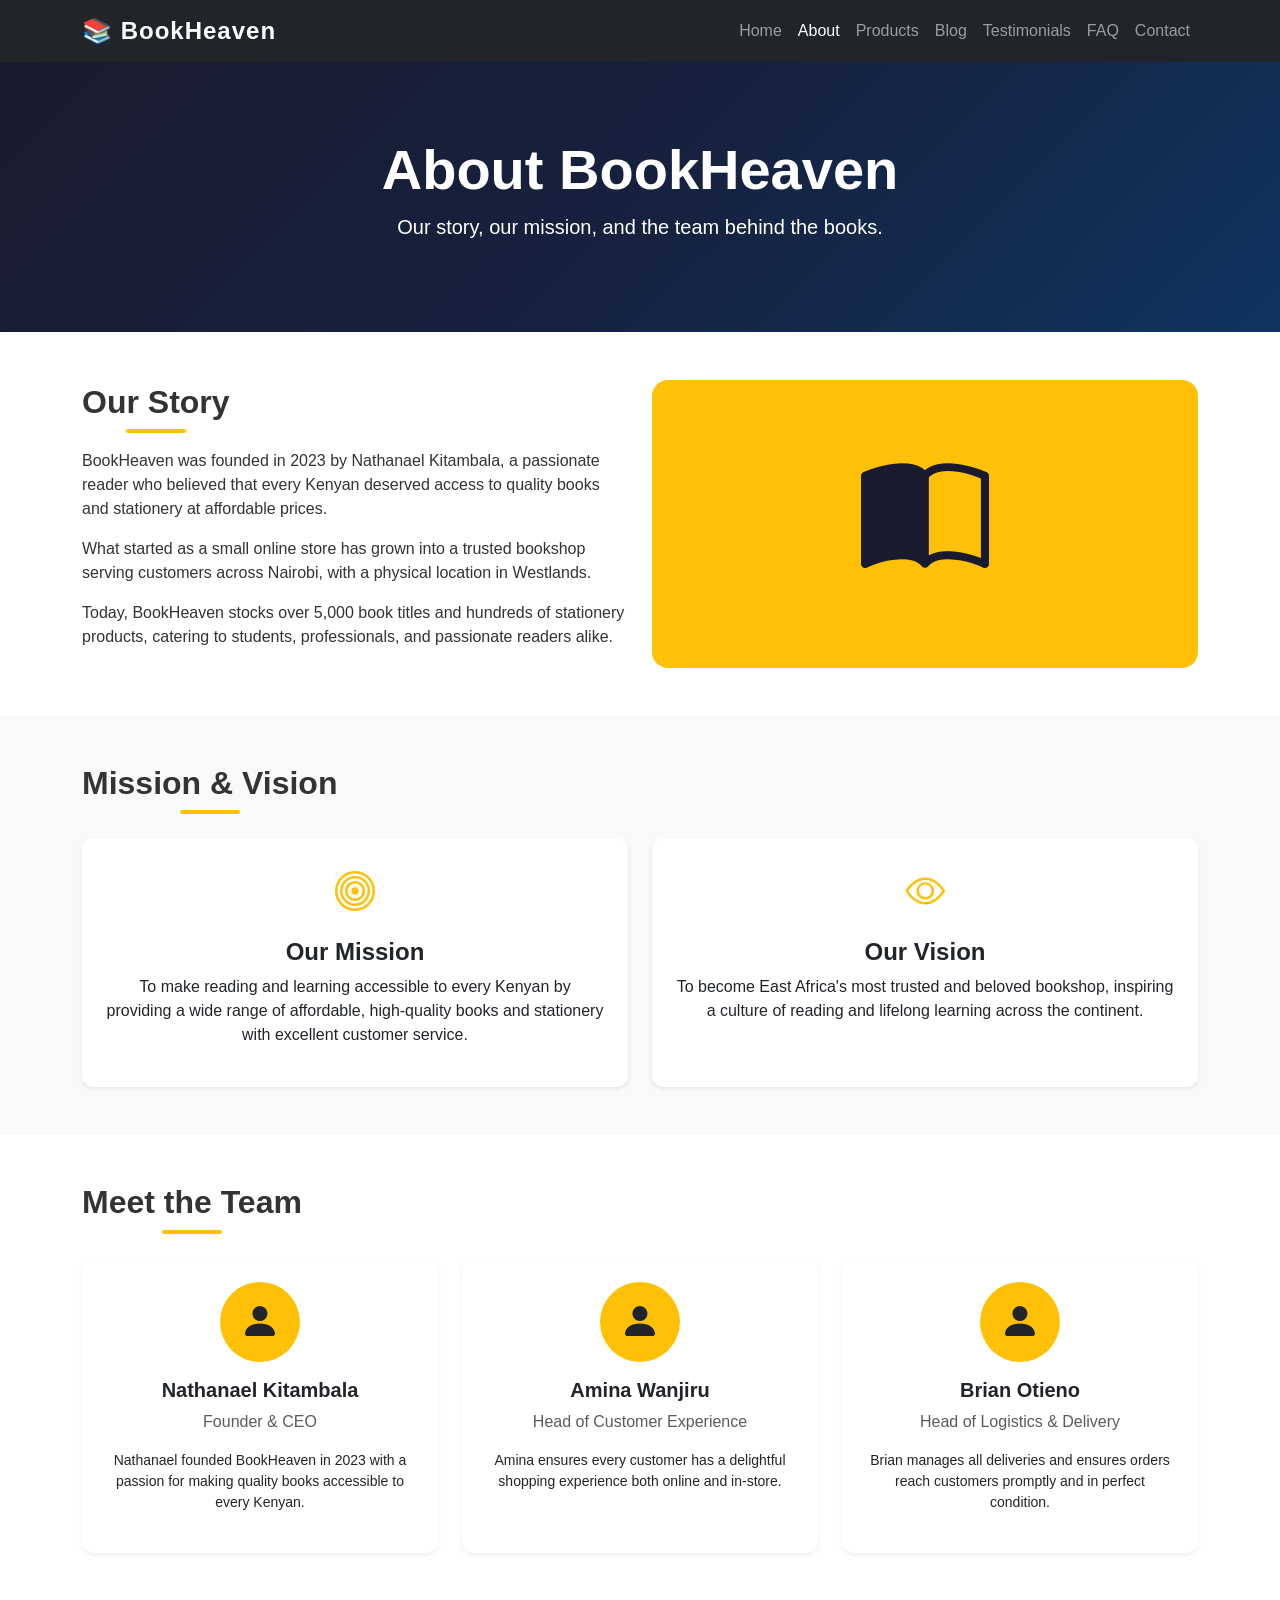
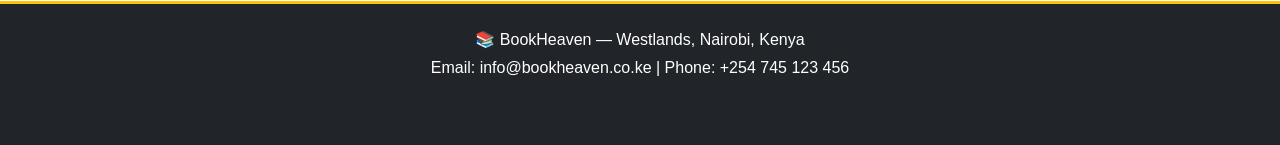
==== about.html @ 2c49fd47 "Add Products page with filterable producr grid" ====
<!DOCTYPE html>
<html lang="en">
<head>
    <meta charset="UTF-8">
    <meta name="viewport" content="width=device-width, initial-scale=1.0">
    <title>About Us</title>
    <link href="https://cdn.jsdelivr.net/npm/bootstrap@5.3.0/dist/css/bootstrap.min.css" rel="stylesheet" />
    <link href="https://cdn.jsdelivr.net/npm/bootstrap-icons@1.10.5/font/bootstrap-icons.css" rel="stylesheet" />
    <link rel="stylesheet" href="css/style.css" />
</head>
<body>
    
    <!-- NAVBAR -->
    <nav class="navbar navbar-expand-lg navbar-dark bg-dark sticky-top">
        <div class="container">
          <a class="navbar-brand fw-bold" href="index.html">📚 BookHeaven</a>
         <button class="navbar-toggler" title="Toggle navigation" type="button" data-bs-toggle="collapse" data-bs-target="#navMenu">
            <span class="navbar-toggler-icon"></span>
          </button>
          <div class="collapse navbar-collapse" id="navMenu">
            <ul class="navbar-nav ms-auto">
              <li class="nav-item"><a class="nav-link" href="index.html">Home</a></li>
              <li class="nav-item"><a class="nav-link active" href="about.html">About</a></li>
              <li class="nav-item"><a class="nav-link" href="products.html">Products</a></li>
              <li class="nav-item"><a class="nav-link" href="blog.html">Blog</a></li>
              <li class="nav-item"><a class="nav-link" href="testimonials.html">Testimonials</a></li>
              <li class="nav-item"><a class="nav-link" href="faq.html">FAQ</a></li>
              <li class="nav-item"><a class="nav-link" href="contact.html">Contact</a></li>
            </ul>
          </div>
        </div>
      </nav>
    <! --PAGE HEADER -->
    <section class="page-header text-white text-center py-5">
        <div class="container">
            <h1 class="display-4 fw-bold">About BookHeaven</h1>
            <p class="lead">Our story, our mission, and the team behind the books.</p>
        </div>
    </section>
    
    <!-- OUR STORY -->
  <section class="py-5">
    <div class="container">
      <div class="row align-items-center g-4">
        <div class="col-md-6">
          <h2 class="fw-bold mb-3">Our Story</h2>
          <p>BookHeaven was founded in 2023 by Nathanael Kitambala, a passionate reader who believed that every Kenyan deserved access to quality books and stationery at affordable prices.</p>
          <p>What started as a small online store has grown into a trusted bookshop serving customers across Nairobi, with a physical location in Westlands.</p>
          <p>Today, BookHeaven stocks over 5,000 book titles and hundreds of stationery products, catering to students, professionals, and passionate readers alike.</p>
        </div>
        <div class="col-md-6 text-center">
          <div class="bg-warning rounded-4 p-5">
            <i class="bi bi-book-half story-icon"></i>
          </div>
        </div>
      </div>
    </div>
  </section>
  
  <!-- MISSION & VISION -->
  <section class="py-5 bg-light">
    <div class="container">
      <h2 class="text-center fw-bold mb-4">Mission & Vision</h2>
      <div class="row g-4 text-center">
        <div class="col-md-6">
          <div class="card h-100 shadow-sm p-4">
            <i class="bi bi-bullseye fs-1 text-warning"></i>
            <h4 class="mt-3 fw-bold">Our Mission</h4>
            <p>To make reading and learning accessible to every Kenyan by providing a wide range of affordable, high-quality books and stationery with excellent customer service.</p>
          </div>
        </div>
        <div class="col-md-6">
          <div class="card h-100 shadow-sm p-4">
            <i class="bi bi-eye fs-1 text-warning"></i>
            <h4 class="mt-3 fw-bold">Our Vision</h4>
            <p>To become East Africa's most trusted and beloved bookshop, inspiring a culture of reading and lifelong learning across the continent.</p>
          </div>
        </div>
      </div>
    </div>
  </section>

  <!-- TEAM SECTION -->
  <section class="py-5">
    <div class="container">
      <h2 class="text-center fw-bold mb-4">Meet the Team</h2>
      <div class="row g-4 text-center">
        <div class="col-md-4">
          <div class="card h-100 shadow-sm p-4">
            <div class="bg-warning rounded-circle mx-auto mb-3 d-flex align-items-center justify-content-center team-avatar">
              <i class="bi bi-person-fill fs-1 text-dark"></i>
            </div>
            <h5 class="fw-bold">Nathanael Kitambala</h5>
            <p class="text-muted">Founder & CEO</p>
            <p class="small">Nathanael founded BookHeaven in 2023 with a passion for making quality books accessible to every Kenyan.</p>
          </div>
        </div>
        <div class="col-md-4">
          <div class="card h-100 shadow-sm p-4">
            <div class="bg-warning rounded-circle mx-auto mb-3 d-flex align-items-center justify-content-center team-avatar">
              <i class="bi bi-person-fill fs-1 text-dark"></i>
            </div>
            <h5 class="fw-bold">Amina Wanjiru</h5>
            <p class="text-muted">Head of Customer Experience</p>
            <p class="small">Amina ensures every customer has a delightful shopping experience both online and in-store.</p>
          </div>
        </div>
        <div class="col-md-4">
          <div class="card h-100 shadow-sm p-4">
            <div class="bg-warning rounded-circle mx-auto mb-3 d-flex align-items-center justify-content-center team-avatar">
              <i class="bi bi-person-fill fs-1 text-dark"></i>
            </div>
            <h5 class="fw-bold">Brian Otieno</h5>
            <p class="text-muted">Head of Logistics & Delivery</p>
            <p class="small">Brian manages all deliveries and ensures orders reach customers promptly and in perfect condition.</p>
          </div>
        </div>
      </div>
    </div>
  </section>

<!-- FOOTER -->
  <footer class="bg-dark text-white py-4">
    <div class="container text-center">
      <p class="mb-1">📚 BookHeaven — Westlands, Nairobi, Kenya</p>
      <p class="mb-1">Email: info@bookheaven.co.ke | Phone: +254 745 123 456</p>
      <p class="small text-muted">© 2026 BookHeaven. All rights reserved.</p>
    </div>
  </footer>

  <script src="https://cdn.jsdelivr.net/npm/bootstrap@5.3.0/dist/js/bootstrap.bundle.min.js"></script>
  <script src="js/main.js"></script>
</body>
</html>
---- css/style.css ----
/* ===== GLOBAL STYLES ===== */
* {
  margin: 0;
  padding: 0;
  box-sizing: border-box;
}

body {
  font-family: 'Segoe UI', Tahoma, Geneva, Verdana, sans-serif;
  color: #333;
}

/* ===== HERO SECTION ===== */
.hero-section {
  background: linear-gradient(135deg, #1a1a2e 0%, #16213e 50%, #0f3460 100%);
  min-height: 90vh;
  padding: 80px 0;
}

/* ===== NAVBAR ===== */
.navbar-brand {
  font-size: 1.5rem;
  letter-spacing: 1px;
}

.nav-link:hover {
  color: #ffc107 !important;
  transition: color 0.3s ease;
}

/* ===== CARDS ===== */
.card {
  border: none;
  border-radius: 12px;
  transition: transform 0.3s ease, box-shadow 0.3s ease;
}

.card:hover {
  transform: translateY(-5px);
  box-shadow: 0 8px 25px rgba(0, 0, 0, 0.15) !important;
}

/* ===== BUTTONS ===== */
.btn-warning {
  background-color: #ffc107;
  border: none;
  color: #1a1a2e;
  font-weight: 600;
}

.btn-warning:hover {
  background-color: #e0a800;
  color: #1a1a2e;
}

/* ===== FOOTER ===== */
footer {
  border-top: 3px solid #ffc107;
}

/* ===== SECTION TITLES ===== */
h2 {
  position: relative;
  display: inline-block;
}

section h2::after {
  content: '';
  display: block;
  width: 60px;
  height: 4px;
  background-color: #ffc107;
  margin: 8px auto 0;
  border-radius: 2px;
}

/* ===== RESPONSIVE ===== */
@media (max-width: 768px) {
  .hero-section {
    padding: 60px 0;
  }

  .card {
    margin-bottom: 30px;
  }
}

/* ===== ABOUT PAGE ===== */
.page-header {
  background: linear-gradient(135deg, #1a1a2e 0%, #16213e 50%, #0f3460 100%);
  min-height: 30vh;
  display: flex;
  align-items: center;
}

.story-icon {
  font-size: 8rem;
  color: #1a1a2e;
}
/* ===== TEAM SECTION ===== */
.team-avatar {
  width: 80px;
  height: 80px;
}
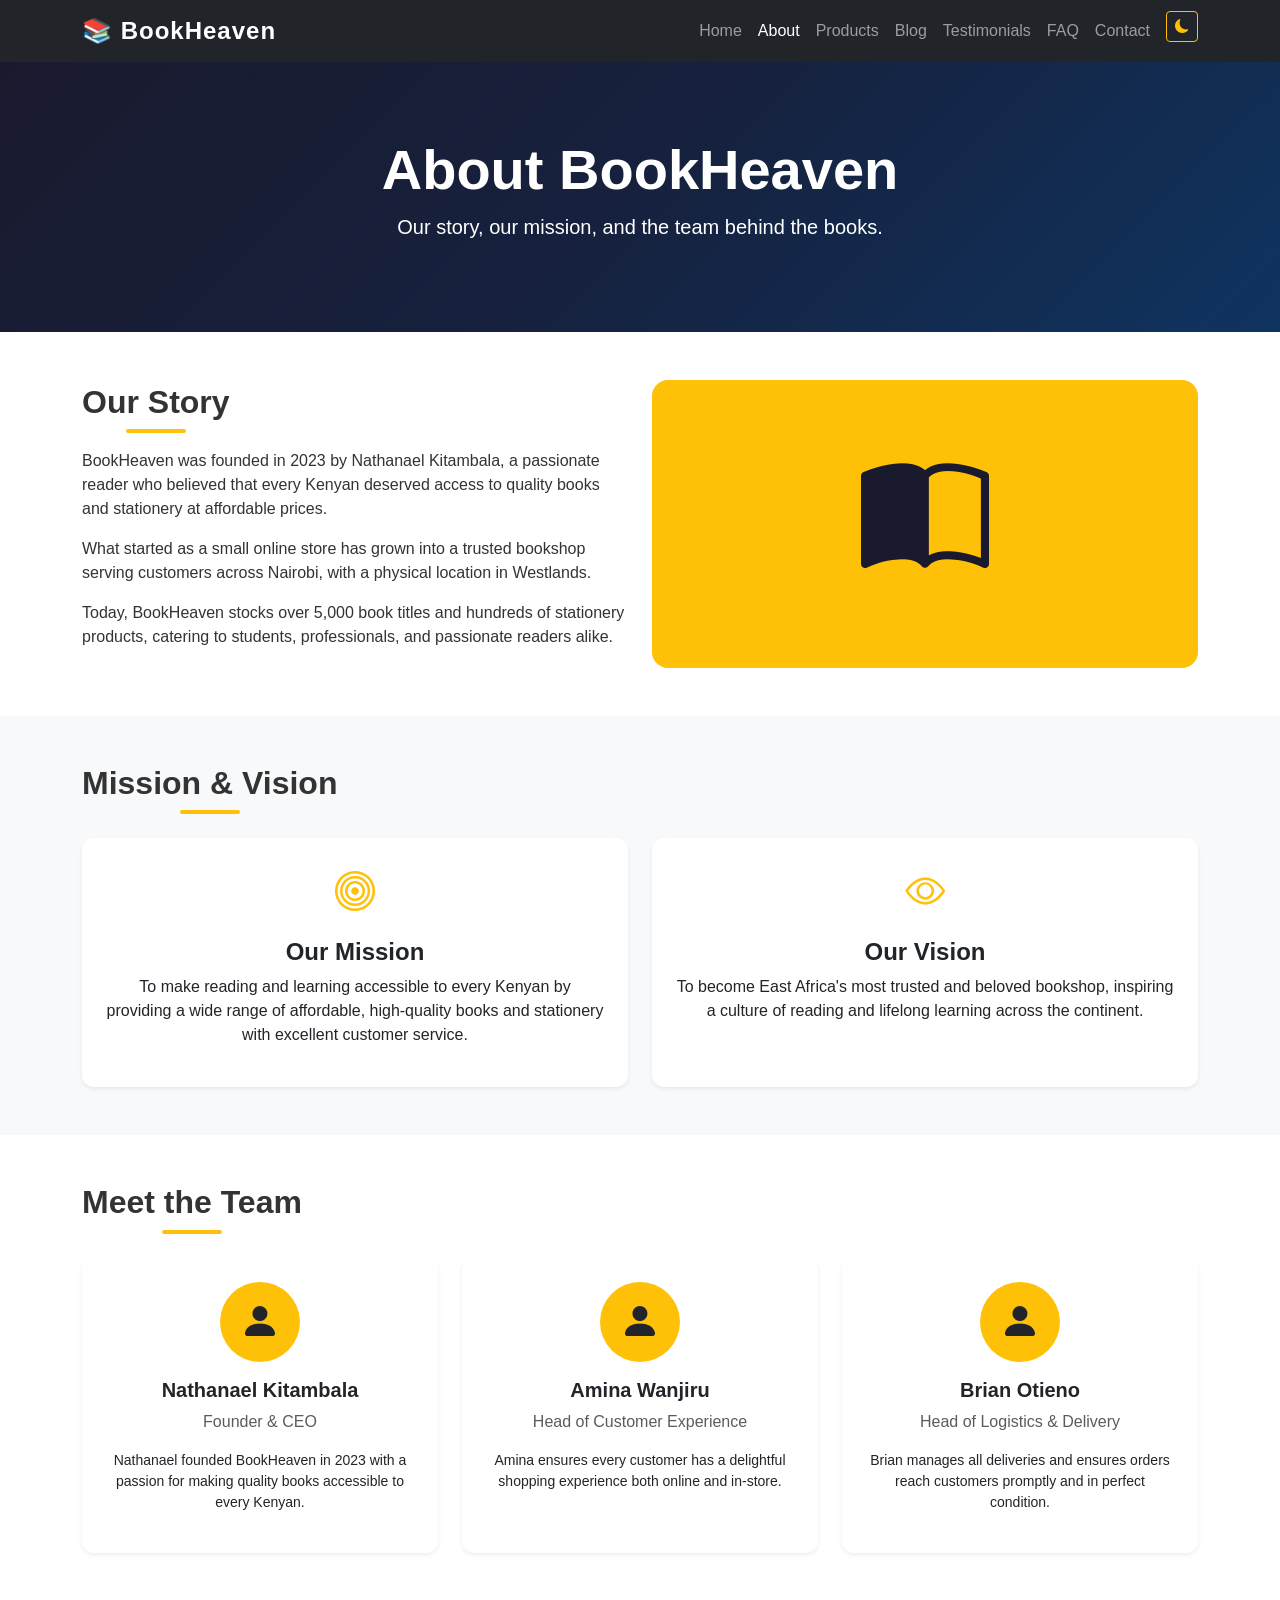
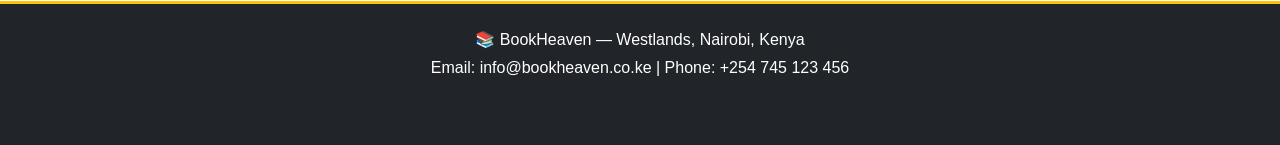
==== commit 0e042462: "Add dark mode toggle button to About page navbar" ====
--- a/about.html
+++ b/about.html
@@ -26,6 +26,11 @@
               <li class="nav-item"><a class="nav-link" href="testimonials.html">Testimonials</a></li>
               <li class="nav-item"><a class="nav-link" href="faq.html">FAQ</a></li>
               <li class="nav-item"><a class="nav-link" href="contact.html">Contact</a></li>
+              <li class="nav-item ms-2">
+              <button class="btn btn-outline-warning btn-sm" id="darkModeToggle" title="Toggle dark mode" onclick="toggleDarkMode()">
+              <i class="bi bi-moon-fill" id="darkModeIcon"></i>
+              </button>
+              </li>
             </ul>
           </div>
         </div>
